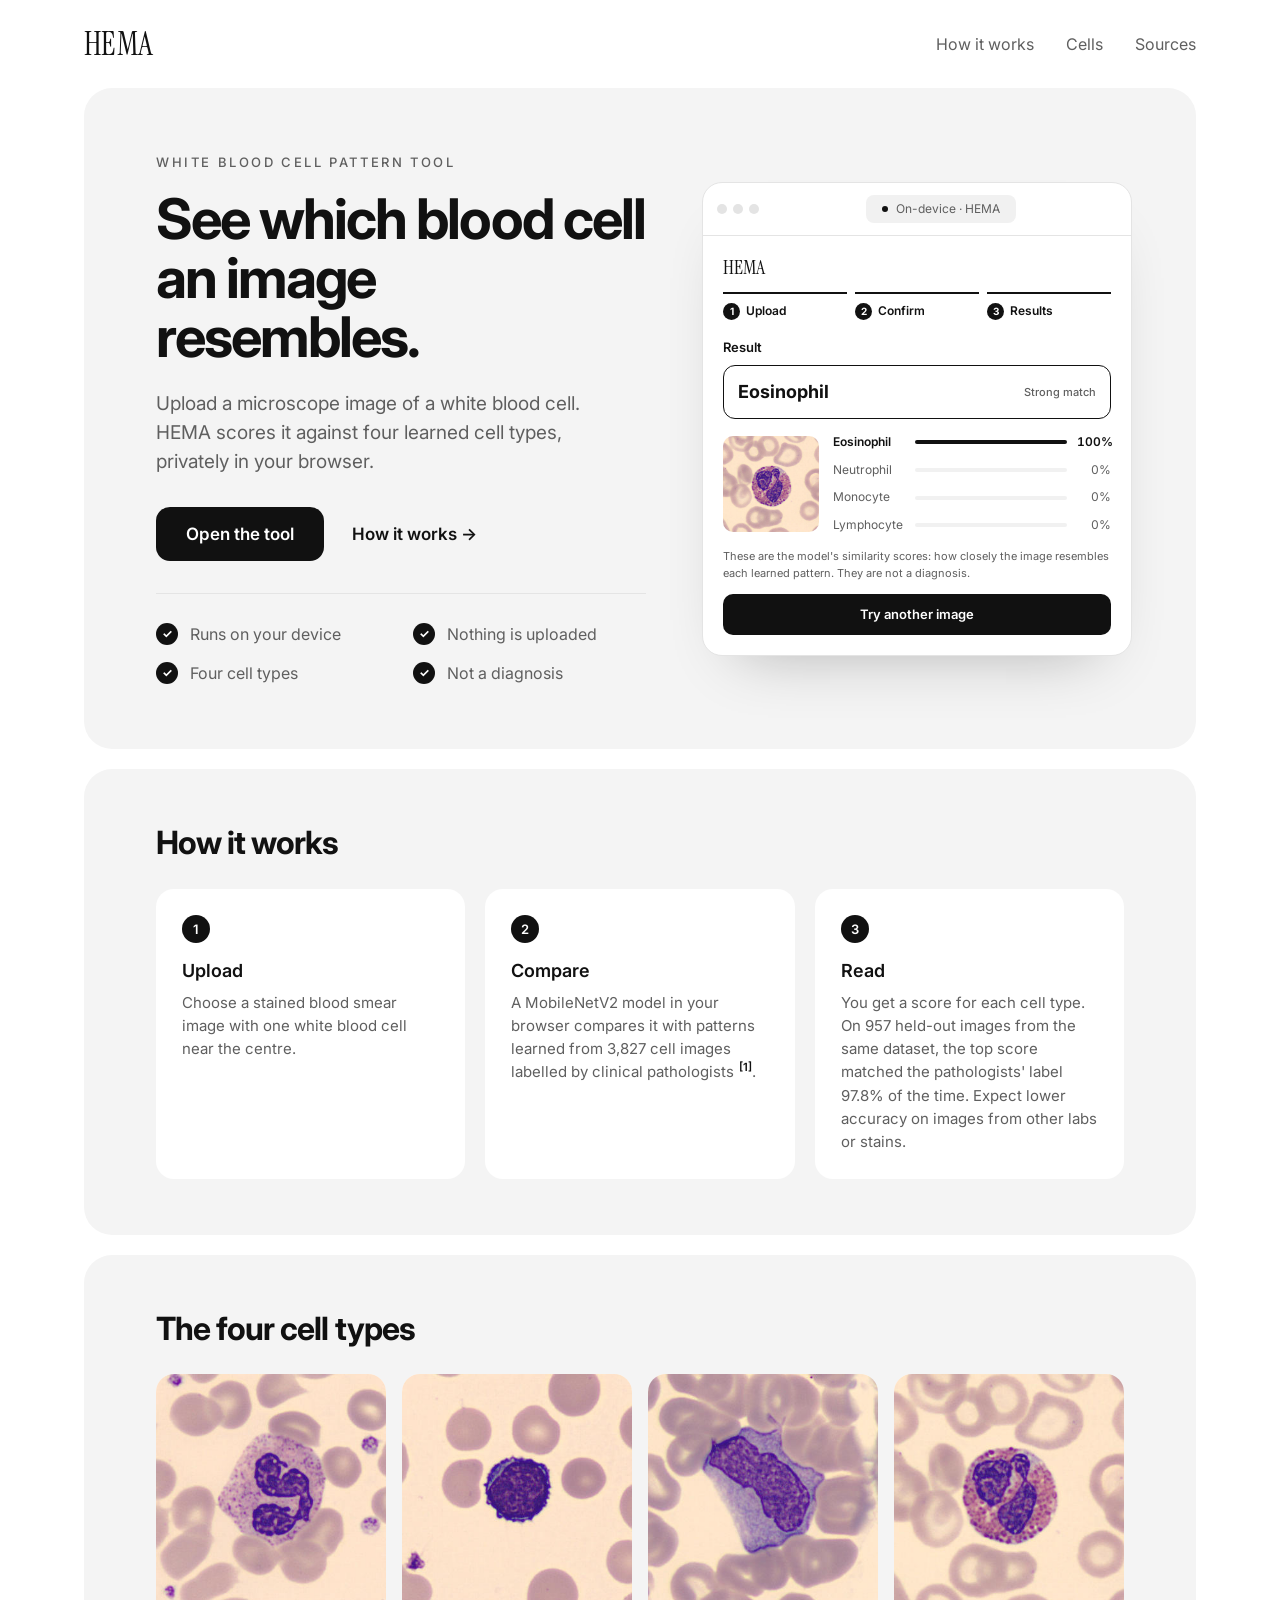
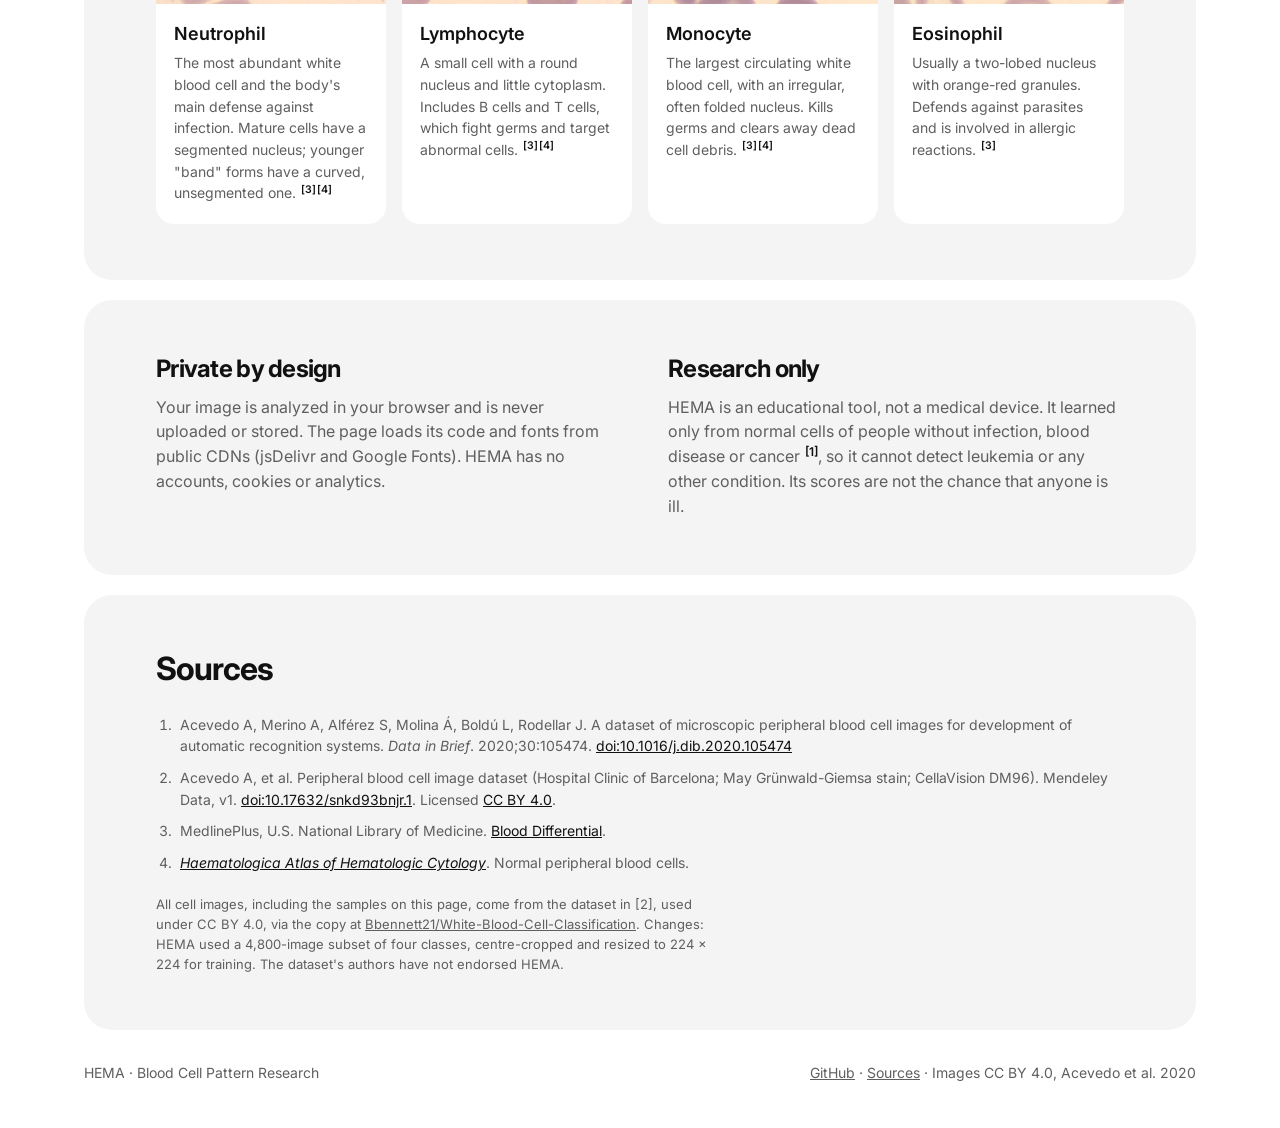
==== index.html @ 7283869c "HEMA: browser-based white blood cell pattern research tool" ====
<!doctype html>
<html lang="en">
<head>
<meta charset="utf-8">
<meta name="viewport" content="width=device-width, initial-scale=1">
<title>HEMA · Blood cell pattern research</title>
<meta name="description" content="Upload a microscopic white blood cell image. HEMA compares it against learned cellular patterns, privately in your browser.">
<link rel="icon" href="data:image/svg+xml,<svg xmlns='http://www.w3.org/2000/svg' viewBox='0 0 32 32'><circle cx='16' cy='16' r='15' fill='%239e1b32'/><circle cx='16' cy='16' r='6' fill='%23faf8f5'/></svg>">
<link rel="preconnect" href="https://fonts.googleapis.com">
<link href="https://fonts.googleapis.com/css2?family=Instrument+Serif&family=Inter:wght@400;500;600&display=swap" rel="stylesheet">
<link rel="stylesheet" href="style.css">
</head>
<body>

<header class="wrap nav">
  <a href="#" class="brand">HEMA</a>
  <nav><a href="#how">How it works</a><a href="#cells">Cells</a><a href="#sources">Sources</a></nav>
</header>

<main class="wrap">
  <section class="hero">
    <div class="intro">
      <p class="eyebrow">White blood cell pattern tool</p>
      <h1>See which blood cell an image resembles.</h1>
      <p class="lede">Upload a microscope image of a white blood cell. HEMA scores it against four learned cell types, privately in your browser.</p>
      <div class="cta">
        <a class="btn" href="tool.html">Open the tool</a>
        <a href="#how" class="link">How it works →</a>
      </div>
      <ul class="checks">
        <li>Runs on your device</li>
        <li>Nothing is uploaded</li>
        <li>Four cell types</li>
        <li>Not a diagnosis</li>
      </ul>
    </div>

    <a href="tool.html" class="tool mock" aria-label="Open the tool">
      <div class="win"><span></span><span></span><span></span><div class="pill"><i></i>On-device · HEMA</div></div>
      <div class="tool-body">
        <div class="mock-brand">HEMA</div>
        <ol class="steps"><li class="on"><b>1</b>Upload</li><li class="on"><b>2</b>Confirm</li><li class="on"><b>3</b>Results</li></ol>
        <div class="top"><span>Result</span></div>
        <div class="mock-top">Eosinophil <small>Strong match</small></div>
        <div class="mock-grid">
          <img src="samples/eosinophil.jpg" alt="">
          <div class="bars">
            <div class="bar best"><span>Eosinophil</span><div class="track"><div class="fill" style="width:100%"></div></div><em>100%</em></div>
            <div class="bar"><span>Neutrophil</span><div class="track"><div class="fill" style="width:0"></div></div><em>0%</em></div>
            <div class="bar"><span>Monocyte</span><div class="track"><div class="fill" style="width:0"></div></div><em>0%</em></div>
            <div class="bar"><span>Lymphocyte</span><div class="track"><div class="fill" style="width:0"></div></div><em>0%</em></div>
          </div>
        </div>
        <p class="mock-note">These are the model's similarity scores: how closely the image resembles each learned pattern. They are not a diagnosis.</p>
        <div class="mock-btn">Try another image</div>
      </div>
    </a>
  </section>

  <section id="how" class="section">
    <h2 class="h">How it works</h2>
    <ol class="how">
      <li><span>1</span><div><strong>Upload</strong><p>Choose a stained blood smear image with one white blood cell near the centre.</p></div></li>
      <li><span>2</span><div><strong>Compare</strong><p>A MobileNetV2 model in your browser compares it with patterns learned from 3,827 cell images labelled by clinical pathologists <a class="ref" href="#src1">[1]</a>.</p></div></li>
      <li><span>3</span><div><strong>Read</strong><p>You get a score for each cell type. On 957 held-out images from the same dataset, the top score matched the pathologists' label 97.8% of the time. Expect lower accuracy on images from other labs or stains.</p></div></li>
    </ol>
  </section>

  <section id="cells" class="section">
    <h2 class="h">The four cell types</h2>
    <div class="cells" id="cellGrid"></div>
  </section>

  <section id="privacy" class="section note">
    <div>
      <h2 class="h">Private by design</h2>
      <p>Your image is analyzed in your browser and is never uploaded or stored. The page loads its code and fonts from public CDNs (jsDelivr and Google Fonts). HEMA has no accounts, cookies or analytics.</p>
    </div>
    <div>
      <h2 class="h">Research only</h2>
      <p>HEMA is an educational tool, not a medical device. It learned only from normal cells of people without infection, blood disease or cancer <a class="ref" href="#src1">[1]</a>, so it cannot detect leukemia or any other condition. Its scores are not the chance that anyone is ill.</p>
    </div>
  </section>

  <section id="sources" class="section">
    <h2 class="h">Sources</h2>
    <ol class="sources">
      <li id="src1">Acevedo A, Merino A, Alférez S, Molina Á, Boldú L, Rodellar J. A dataset of microscopic peripheral blood cell images for development of automatic recognition systems. <em>Data in Brief</em>. 2020;30:105474. <a href="https://doi.org/10.1016/j.dib.2020.105474" target="_blank" rel="noopener">doi:10.1016/j.dib.2020.105474</a></li>
      <li id="src2">Acevedo A, et al. Peripheral blood cell image dataset (Hospital Clinic of Barcelona; May Grünwald-Giemsa stain; CellaVision DM96). Mendeley Data, v1. <a href="https://doi.org/10.17632/snkd93bnjr.1" target="_blank" rel="noopener">doi:10.17632/snkd93bnjr.1</a>. Licensed <a href="https://creativecommons.org/licenses/by/4.0/" target="_blank" rel="noopener">CC BY 4.0</a>.</li>
      <li id="src3">MedlinePlus, U.S. National Library of Medicine. <a href="https://medlineplus.gov/lab-tests/blood-differential/" target="_blank" rel="noopener">Blood Differential</a>.</li>
      <li id="src4"><a href="https://digital.haematologica.org/wp-content/uploads/flipbook/48/files/basic-html/page21.html" target="_blank" rel="noopener"><em>Haematologica Atlas of Hematologic Cytology</em></a>. Normal peripheral blood cells.</li>
    </ol>
    <p class="credit">All cell images, including the samples on this page, come from the dataset in [2], used under CC BY 4.0, via the copy at <a href="https://github.com/Bbennett21/White-Blood-Cell-Classification" target="_blank" rel="noopener">Bbennett21/White-Blood-Cell-Classification</a>. Changes: HEMA used a 4,800-image subset of four classes, centre-cropped and resized to 224 × 224 for training. The dataset's authors have not endorsed HEMA.</p>
  </section>
</main>

<footer class="wrap foot">
  <span>HEMA · Blood Cell Pattern Research</span>
  <span><a href="https://github.com/codebytaaron/HEMA-Blood-Cell-Pattern-Research" target="_blank" rel="noopener">GitHub</a> · <a href="#sources">Sources</a> · Images CC BY 4.0, Acevedo et al. 2020</span>
</footer>

<script src="app.js"></script>
</body>
</html>
---- style.css ----
:root{
  --bg:#fff; --card:#f4f4f4; --surface:#fff; --ink:#111; --muted:#5f5f5f; --line:#e4e4e4; --soft:#f1f1f1;
  --red:#9e1b32; --serif:"Instrument Serif",Georgia,serif; --sans:Inter,system-ui,-apple-system,sans-serif;
}
@media (prefers-color-scheme:dark){:root{
  --bg:#0f0f0f; --card:#1a1a1a; --surface:#121212; --ink:#f2f2f2; --muted:#a0a0a0; --line:#2c2c2c; --soft:#222; --red:#e0596e;
}}
*{box-sizing:border-box}
html{scroll-behavior:smooth}
body{margin:0;background:var(--bg);color:var(--ink);font:17px/1.55 var(--sans);-webkit-font-smoothing:antialiased}
a{color:inherit}
.wrap{max-width:1160px;margin:0 auto;padding:0 24px}
.muted{color:var(--muted)}

/* nav */
.nav{display:flex;justify-content:space-between;align-items:center;height:88px}
.brand{font:400 32px/1 var(--serif);text-decoration:none;letter-spacing:.01em}
.nav nav{display:flex;gap:32px;font-size:16px}
.nav nav a{text-decoration:none;color:var(--muted)} .nav nav a:hover{color:var(--ink)}

/* buttons */
.btn{all:unset;box-sizing:border-box;display:inline-flex;align-items:center;justify-content:center;background:var(--ink);color:var(--bg);border-radius:14px;padding:17px 30px;font:600 17px var(--sans);cursor:pointer;transition:opacity .15s,transform .15s}
.btn:hover{opacity:.85} .btn:active{transform:scale(.98)}
.btn:focus-visible{outline:2px solid var(--ink);outline-offset:3px}
.link{font-weight:600;text-decoration:none} .link:hover{text-decoration:underline}

/* hero card */
.hero{display:grid;grid-template-columns:1.1fr 430px;gap:56px;align-items:center;background:var(--card);border-radius:28px;padding:64px 64px 64px 72px}
.eyebrow{font-size:13px;font-weight:500;letter-spacing:.2em;text-transform:uppercase;color:var(--muted);margin:0 0 18px}
h1{font:700 clamp(38px,4.6vw,56px)/1.05 var(--sans);letter-spacing:-.035em;margin:0}
.lede{font-size:19px;color:var(--muted);margin:22px 0 30px;max-width:36ch}
.cta{display:flex;align-items:center;gap:28px;flex-wrap:wrap}
.checks{list-style:none;padding:28px 0 0;margin:32px 0 0;border-top:1px solid var(--line);display:grid;grid-template-columns:1fr 1fr;gap:14px 24px;font-size:16px;color:var(--muted)}
.checks li{display:flex;gap:12px;align-items:center}
.checks li::before{content:"✓";flex:none;width:22px;height:22px;border-radius:50%;background:var(--ink);color:var(--bg);font-size:12px;font-weight:700;display:grid;place-items:center}

/* tool window */
.tool{background:var(--surface);border:1px solid var(--line);border-radius:20px;overflow:hidden;box-shadow:0 30px 60px -36px rgba(0,0,0,.3)}
.win{display:flex;align-items:center;gap:6px;padding:12px 14px;border-bottom:1px solid var(--line)}
.win>span{width:10px;height:10px;border-radius:50%;background:var(--line)}
.pill{margin:0 auto;display:flex;align-items:center;gap:8px;background:var(--soft);border-radius:8px;padding:5px 16px;font-size:12px;color:var(--muted)}
.pill i{width:6px;height:6px;border-radius:50%;background:var(--ink)}
.tool-body{padding:18px 20px 20px}
.steps{list-style:none;margin:0 0 16px;padding:0;display:grid;grid-template-columns:repeat(3,1fr);gap:8px}
.steps li{border-top:2px solid var(--line);padding-top:8px;font-size:12px;font-weight:600;color:var(--muted);display:flex;align-items:center;gap:6px;transition:.2s}
.steps b{width:17px;height:17px;border-radius:50%;background:var(--line);color:var(--muted);display:grid;place-items:center;font-size:10px}
.steps li.on{border-color:var(--ink);color:var(--ink)} .steps li.on b{background:var(--ink);color:var(--bg)}
.drop{position:relative;display:grid;place-items:center;aspect-ratio:4/3;border-radius:12px;background:var(--soft);border:1.5px dashed #cfcfcf;cursor:pointer;overflow:hidden;transition:border-color .15s}
.drop:hover,.drop.over{border-color:var(--ink)}
.drop:focus-visible{outline:2px solid var(--ink);outline-offset:2px}
.drop.has{border:0}
#preview{position:absolute;inset:0;width:100%;height:100%;object-fit:contain}
.drop-text{display:grid;text-align:center;gap:2px;font-size:14px;color:var(--muted)}
.drop-text strong{color:var(--ink);font-weight:600;font-size:15px}
.samples{display:flex;align-items:center;gap:8px;padding-top:12px;font-size:13px;color:var(--muted)}
.samples span{margin-right:2px}
.sample{all:unset;cursor:pointer;width:38px;height:38px;border-radius:8px;overflow:hidden;border:1px solid var(--line);transition:transform .15s,border-color .15s}
.sample img{width:100%;height:100%;object-fit:cover;display:block}
.sample:hover,.sample:focus-visible{border-color:var(--ink);transform:translateY(-1px)}
.result{padding-top:16px}
.top{display:flex;justify-content:space-between;align-items:center;font-size:13px;font-weight:600}
.result h2{font:700 26px/1.1 var(--sans);letter-spacing:-.02em;margin:8px 0 14px;padding:14px 16px;border:1.5px solid var(--ink);border-radius:12px}
.badge{font-size:11px;font-weight:500;color:var(--muted)}
.bars{display:grid;gap:9px}
.bar{display:grid;grid-template-columns:86px 1fr 40px;gap:10px;align-items:center;font-size:13px;color:var(--muted)}
.bar.best{color:var(--ink);font-weight:600}
.track{height:4px;background:var(--soft);border-radius:2px;overflow:hidden}
.fill{height:100%;width:0;background:#bdbdbd;transition:width .6s cubic-bezier(.2,.8,.2,1)}
.bar.best .fill{background:var(--ink)}
.bar em{font-style:normal;text-align:right;font-variant-numeric:tabular-nums}
.about{font-size:13px;color:var(--muted);margin:14px 0 0;padding-top:12px;border-top:1px solid var(--line)}
.status{font-size:12px;color:var(--muted);margin:12px 0 0;text-align:center}

/* section cards */
.section{background:var(--card);border-radius:28px;padding:56px 72px;margin-top:20px}
.h{font:700 32px/1.1 var(--sans);letter-spacing:-.03em;margin:0 0 28px}
.how{list-style:none;margin:0;padding:0;display:grid;grid-template-columns:repeat(3,1fr);gap:20px}
.how li{background:var(--surface);border-radius:18px;padding:26px;display:grid;gap:14px;align-content:start}
.how li>span{width:28px;height:28px;border-radius:50%;background:var(--ink);color:var(--bg);display:grid;place-items:center;font-size:13px;font-weight:600}
.how strong{font-weight:600;font-size:18px}
.how p{margin:6px 0 0;color:var(--muted);font-size:15px}
.cells{display:grid;grid-template-columns:repeat(4,1fr);gap:16px}
.cell{background:var(--surface);border-radius:18px;overflow:hidden}
.cell img{width:100%;aspect-ratio:1;object-fit:cover;display:block}
.cell strong{display:block;font-weight:600;font-size:18px;margin:16px 18px 4px}
.cell p{margin:0 18px 20px;font-size:14px;color:var(--muted)}
.note{display:grid;grid-template-columns:1fr 1fr;gap:56px}
.note .h{font-size:24px;margin-bottom:12px}
.note p{margin:0;color:var(--muted);font-size:16px}
.ref{color:var(--ink);text-decoration:none;font-size:.75em;vertical-align:super;line-height:0;margin-left:1px;font-weight:600}
.ref:hover{text-decoration:underline}
.sources{margin:0;padding-left:20px;display:grid;gap:10px;font-size:14px;color:var(--muted)}
.sources li{padding-left:4px;scroll-margin-top:24px}
.sources li:target{color:var(--ink)}
.sources a{color:var(--ink)}
.credit{font-size:13px;color:var(--muted);margin:20px 0 0;max-width:72ch}
.foot{display:flex;justify-content:space-between;gap:12px;flex-wrap:wrap;padding-top:32px;padding-bottom:44px;font-size:14px;color:var(--muted)}

@media (max-width:960px){
  .hero{grid-template-columns:1fr;gap:40px;padding:44px 36px}
  .tool{max-width:480px;width:100%}
  .section{padding:44px 36px}
  .how{grid-template-columns:1fr}
  .cells{grid-template-columns:1fr 1fr}
  .note{grid-template-columns:1fr;gap:28px}
}
@media (max-width:520px){
  .wrap{padding:0 12px}
  .nav{height:72px;padding:0 8px} .brand{font-size:28px}
  .nav nav{gap:16px;font-size:14px} .nav nav a[href="#sources"]{display:none}
  .hero{padding:32px 20px 20px;border-radius:24px}
  .lede{font-size:17px;margin:16px 0 24px}
  .btn{padding:15px 24px;font-size:16px}
  .checks{grid-template-columns:1fr;gap:10px;font-size:15px}
  .tool-body{padding:14px}
  .section{padding:32px 20px;border-radius:24px;margin-top:12px} .h{font-size:28px;margin-bottom:20px}
  .cells{gap:10px} .cell strong{font-size:16px;margin:12px 12px 2px} .cell p{margin:0 12px 14px;font-size:13px}
  .foot{padding:24px 8px 36px}
}

/* homepage preview (static) */
.mock{display:block;text-decoration:none;color:inherit;transition:transform .2s,box-shadow .2s}
.mock:hover{transform:translateY(-3px);box-shadow:0 36px 70px -36px rgba(0,0,0,.4)}
.mock-brand{font:400 20px var(--serif);margin-bottom:12px}
.mock-top{display:flex;justify-content:space-between;align-items:center;border:1.5px solid var(--ink);border-radius:12px;padding:12px 14px;margin:8px 0 14px;font-weight:700;font-size:18px}
.mock-top small{font-size:11px;font-weight:500;color:var(--muted)}
.mock-grid{display:grid;grid-template-columns:96px 1fr;gap:14px;align-items:center}
.mock-grid img{width:96px;height:96px;object-fit:cover;border-radius:10px}
.mock-grid .bar{grid-template-columns:72px 1fr 34px;font-size:12px}
.mock-note{font-size:11px;color:var(--muted);margin:14px 0 12px}
.mock-btn{background:var(--ink);color:var(--bg);text-align:center;border-radius:10px;padding:10px;font-size:13px;font-weight:600}

/* tool page */
.app{max-width:720px;margin:0 auto;padding:8px 24px 56px}
.back{display:inline-block;font-size:15px;color:var(--muted);text-decoration:none;margin-bottom:24px} .back:hover{color:var(--ink)}
.steps.big{margin-bottom:40px}
.steps.big li{font-size:14px;padding-top:12px;gap:8px}
.steps.big b{width:22px;height:22px;font-size:12px}
.title{font:700 30px/1.15 var(--sans);letter-spacing:-.03em;margin:0}
.sub{color:var(--muted);margin:10px 0 24px}
.bigdrop{display:grid;justify-items:center;gap:6px;text-align:center;padding:56px 24px;border:1.5px dashed #cfcfcf;border-radius:18px;background:var(--card);cursor:pointer;color:var(--muted);transition:border-color .15s,background .15s}
.bigdrop:hover,.bigdrop.over{border-color:var(--ink)}
.bigdrop:focus-visible{outline:2px solid var(--ink);outline-offset:3px}
.bigdrop strong{color:var(--ink);font-weight:600;font-size:17px;margin-top:6px}
.bigdrop span{font-size:14px}
.btn.sm{padding:11px 20px;font-size:14px;border-radius:12px;margin-top:12px;color:var(--bg)}
.try{display:flex;align-items:center;gap:14px;flex-wrap:wrap;margin-top:18px;font-size:14px;color:var(--muted)}
.sample-row{display:flex;gap:8px;flex-wrap:wrap}
.sample-row .sample{width:auto;height:auto;display:flex;align-items:center;gap:8px;padding:4px 12px 4px 4px;border-radius:999px;font-size:13px;color:var(--ink)}
.sample-row .sample img{width:28px;height:28px;border-radius:50%}
.tips{margin:22px 0 0;padding-left:18px;color:var(--muted);font-size:14px;display:grid;gap:4px}
.err{color:var(--red);font-size:14px;margin:14px 0 0}
.confirm{background:var(--card);border-radius:18px;padding:16px;display:grid;place-items:center}
.confirm img{max-width:100%;max-height:420px;border-radius:10px;display:block}
.actions{display:flex;align-items:center;gap:24px;flex-wrap:wrap;margin-top:24px}
.link-btn{all:unset;cursor:pointer;font-weight:600;font-size:15px} .link-btn:hover{text-decoration:underline}
.link-btn:focus-visible{outline:2px solid var(--ink);outline-offset:3px}
.btn:disabled{opacity:.6;cursor:wait}
.rcard{border:1px solid var(--line);border-radius:20px;padding:24px;margin-top:20px}
.rhead{display:flex;justify-content:space-between;align-items:center;font-size:14px;font-weight:600}
.rgrid{display:grid;grid-template-columns:160px 1fr;gap:24px;align-items:center;margin-top:14px}
.rgrid img{width:160px;height:160px;object-fit:cover;border-radius:12px;display:block}
.rgrid h2{font:700 30px/1.1 var(--sans);letter-spacing:-.03em;margin:0 0 16px;padding:12px 16px;border:1.5px solid var(--ink);border-radius:12px}
.rcard .bar{font-size:14px;grid-template-columns:96px 1fr 44px}
.fine{font-size:12px;color:var(--muted);margin:14px 0 0}
.btn.full{width:100%;margin-top:20px}
.app .status{margin-top:20px}
.disc{display:flex;justify-content:space-between;align-items:center;gap:16px;border:1px solid var(--line);border-radius:14px;padding:16px 20px;margin-top:28px;font-size:14px}
.disc p{margin:0;color:var(--muted)} .disc strong{color:var(--ink)}
.disc a{font-weight:600;text-decoration:none;white-space:nowrap}

@media (max-width:520px){
  .app{padding:0 16px 40px}
  .steps.big{margin-bottom:28px}
  .title{font-size:26px}
  .bigdrop{padding:40px 16px}
  .rgrid{grid-template-columns:1fr;gap:16px} .rgrid img{width:100%;height:auto;aspect-ratio:1}
  .disc{flex-direction:column;align-items:flex-start;gap:8px}
}
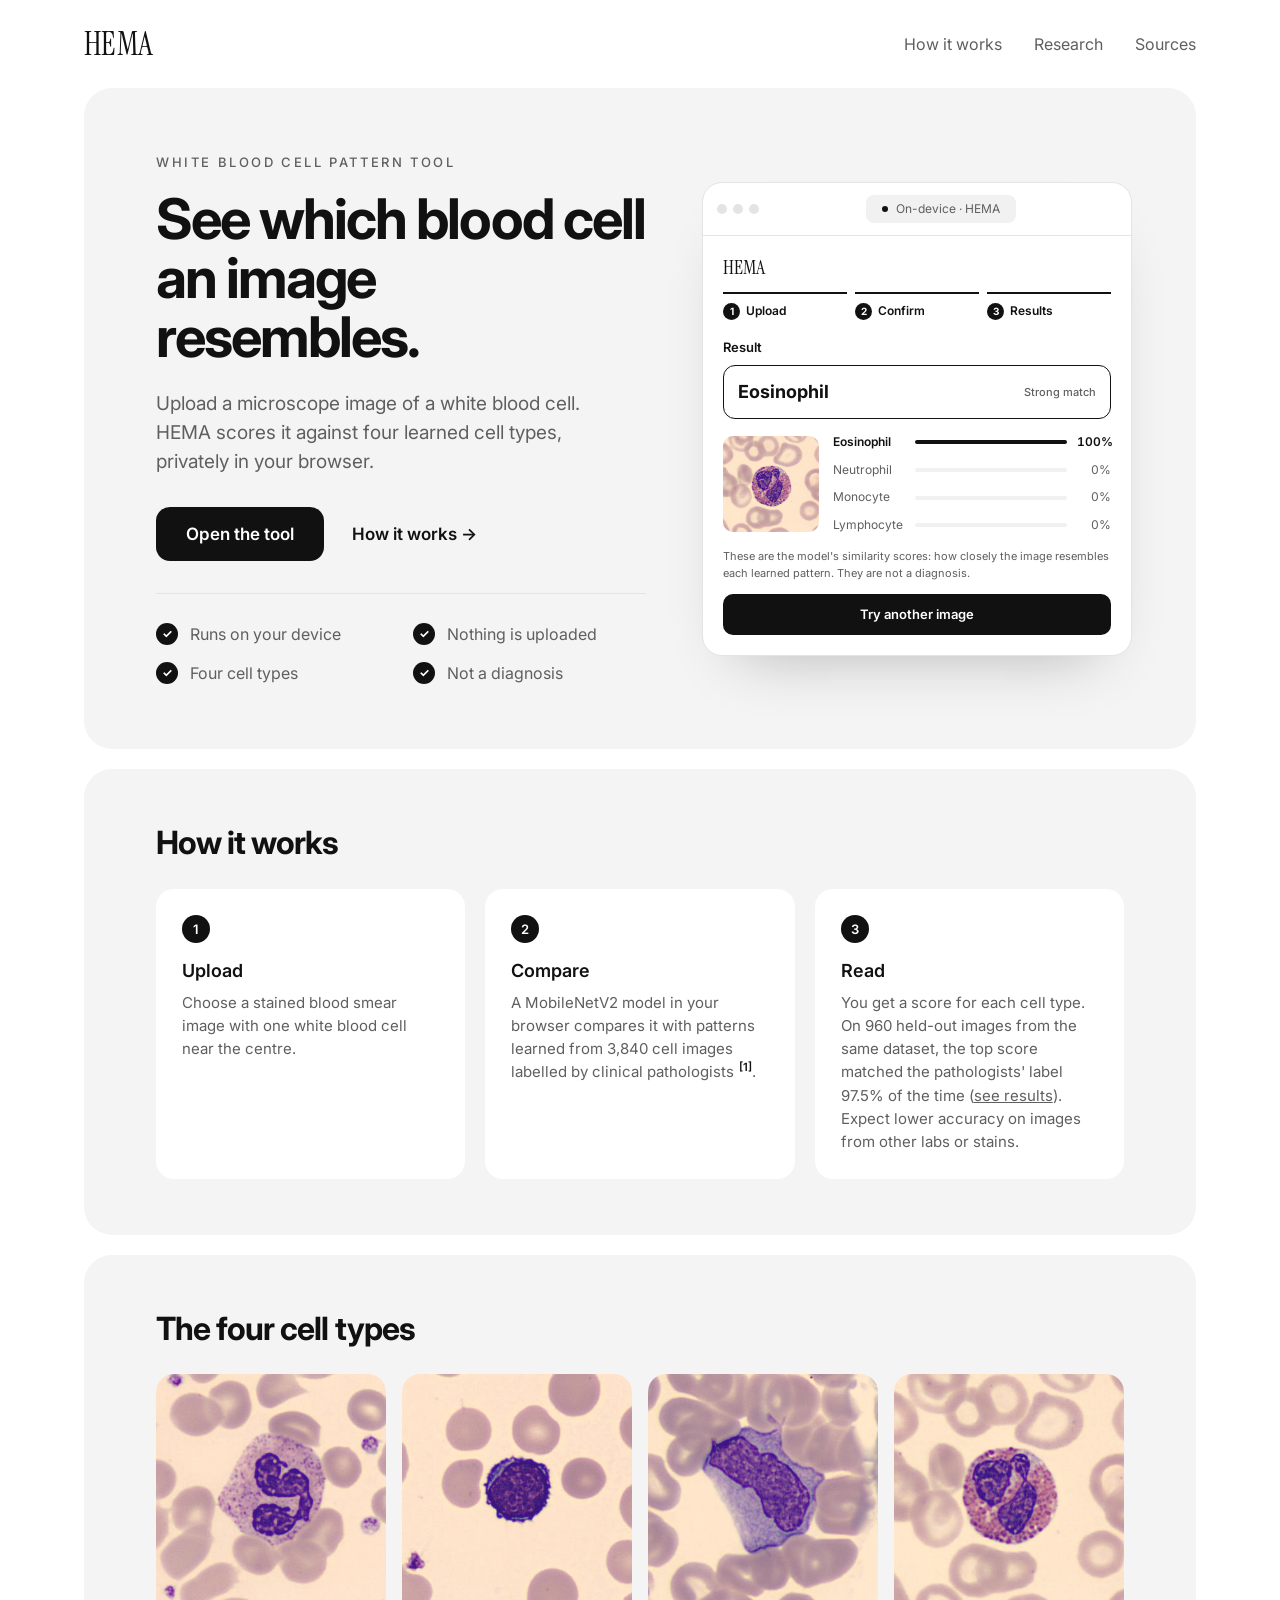
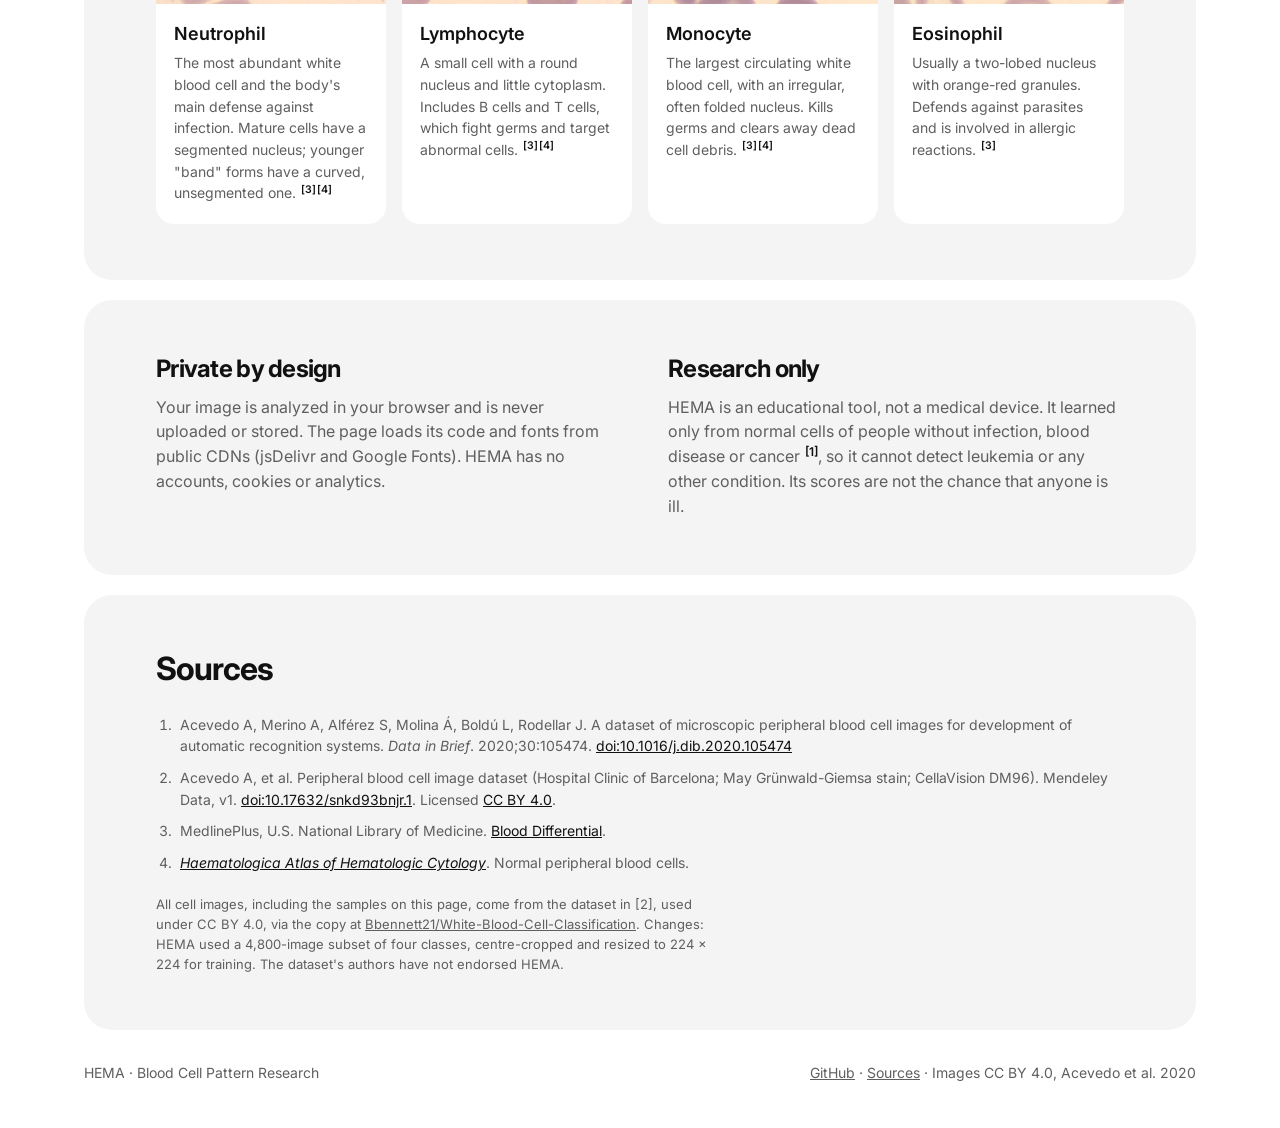
==== commit 767356e6: "Add research page; retrain on a published train/test split" ====
--- a/index.html
+++ b/index.html
@@ -8,13 +8,13 @@
 <link rel="icon" href="data:image/svg+xml,<svg xmlns='http://www.w3.org/2000/svg' viewBox='0 0 32 32'><circle cx='16' cy='16' r='15' fill='%239e1b32'/><circle cx='16' cy='16' r='6' fill='%23faf8f5'/></svg>">
 <link rel="preconnect" href="https://fonts.googleapis.com">
 <link href="https://fonts.googleapis.com/css2?family=Instrument+Serif&family=Inter:wght@400;500;600&display=swap" rel="stylesheet">
-<link rel="stylesheet" href="style.css">
+<link rel="stylesheet" href="style.css?v=3">
 </head>
 <body>
 
 <header class="wrap nav">
   <a href="#" class="brand">HEMA</a>
-  <nav><a href="#how">How it works</a><a href="#cells">Cells</a><a href="#sources">Sources</a></nav>
+  <nav><a href="#how">How it works</a><a href="research.html">Research</a><a href="#sources">Sources</a></nav>
 </header>
 
 <main class="wrap">
@@ -61,8 +61,8 @@
     <h2 class="h">How it works</h2>
     <ol class="how">
       <li><span>1</span><div><strong>Upload</strong><p>Choose a stained blood smear image with one white blood cell near the centre.</p></div></li>
-      <li><span>2</span><div><strong>Compare</strong><p>A MobileNetV2 model in your browser compares it with patterns learned from 3,827 cell images labelled by clinical pathologists <a class="ref" href="#src1">[1]</a>.</p></div></li>
-      <li><span>3</span><div><strong>Read</strong><p>You get a score for each cell type. On 957 held-out images from the same dataset, the top score matched the pathologists' label 97.8% of the time. Expect lower accuracy on images from other labs or stains.</p></div></li>
+      <li><span>2</span><div><strong>Compare</strong><p>A MobileNetV2 model in your browser compares it with patterns learned from 3,840 cell images labelled by clinical pathologists <a class="ref" href="#src1">[1]</a>.</p></div></li>
+      <li><span>3</span><div><strong>Read</strong><p>You get a score for each cell type. On 960 held-out images from the same dataset, the top score matched the pathologists' label 97.5% of the time (<a href="research.html">see results</a>). Expect lower accuracy on images from other labs or stains.</p></div></li>
     </ol>
   </section>
 
@@ -99,6 +99,6 @@
   <span><a href="https://github.com/codebytaaron/HEMA-Blood-Cell-Pattern-Research" target="_blank" rel="noopener">GitHub</a> · <a href="#sources">Sources</a> · Images CC BY 4.0, Acevedo et al. 2020</span>
 </footer>
 
-<script src="app.js"></script>
+<script src="app.js?v=3"></script>
 </body>
 </html>
--- a/style.css
+++ b/style.css
@@ -177,3 +177,43 @@
   .rgrid{grid-template-columns:1fr;gap:16px} .rgrid img{width:100%;height:auto;aspect-ratio:1}
   .disc{flex-direction:column;align-items:flex-start;gap:8px}
 }
+
+/* research page */
+.doc{max-width:820px;margin:0 auto;padding:0 24px 48px;display:grid;gap:20px}
+.doc-head{background:var(--card);border-radius:28px;padding:48px 44px}
+.doc-head h1{font-size:clamp(34px,4vw,44px)}
+.doc-head p:last-child{color:var(--muted);margin:14px 0 0;max-width:56ch}
+.doc-card{border:1px solid var(--line);border-radius:22px;padding:32px 36px}
+.doc-card h2{font:700 22px/1.2 var(--sans);letter-spacing:-.02em;margin:0 0 14px}
+.doc-card h3{font:600 16px var(--sans);margin:28px 0 8px}
+.doc-card p{margin:0 0 12px}
+.doc-card ul,.doc-card ol{margin:8px 0 0;padding-left:20px;display:grid;gap:8px}
+.doc-card li{padding-left:2px}
+.doc-card a:not(.ref):not(.btn){color:var(--ink)}
+.small{font-size:13px}
+.stats{display:grid;grid-template-columns:repeat(4,1fr);gap:12px;margin:4px 0 16px}
+.stats div{background:var(--card);border-radius:14px;padding:16px;display:grid;gap:4px}
+.stats b{font:700 28px/1 var(--sans);letter-spacing:-.03em}
+.stats span{font-size:13px;color:var(--muted)}
+.table-wrap{overflow-x:auto;margin:6px 0 12px}
+table{border-collapse:collapse;width:100%;font-size:15px;font-variant-numeric:tabular-nums}
+th,td{text-align:left;padding:10px 12px;border-bottom:1px solid var(--line)}
+thead th{font-size:13px;color:var(--muted);font-weight:500}
+.cm td,.cm thead th{text-align:center}
+.cm tbody th{font-weight:500}
+.cm td.hit{background:var(--ink);color:var(--bg);font-weight:600}
+.cite{display:flex;gap:16px;align-items:flex-start;background:var(--card);border-radius:14px;padding:16px 18px}
+.cite p{margin:0;flex:1;font-size:15px}
+.copy{all:unset;cursor:pointer;font-weight:600;font-size:14px;white-space:nowrap}
+.copy:focus-visible{outline:2px solid var(--ink);outline-offset:3px}
+.doc-foot{text-align:center;margin:12px 0 0}
+.nav nav a[aria-current]{color:var(--ink)}
+@media (max-width:520px){
+  .doc{padding:0 12px 36px;gap:12px}
+  .doc-head{padding:32px 22px;border-radius:24px}
+  .doc-card{padding:24px 20px;border-radius:20px}
+  .stats{grid-template-columns:1fr 1fr}
+  .cite{flex-direction:column;gap:10px}
+  table{font-size:14px} th,td{padding:8px}
+}
+td{white-space:nowrap}
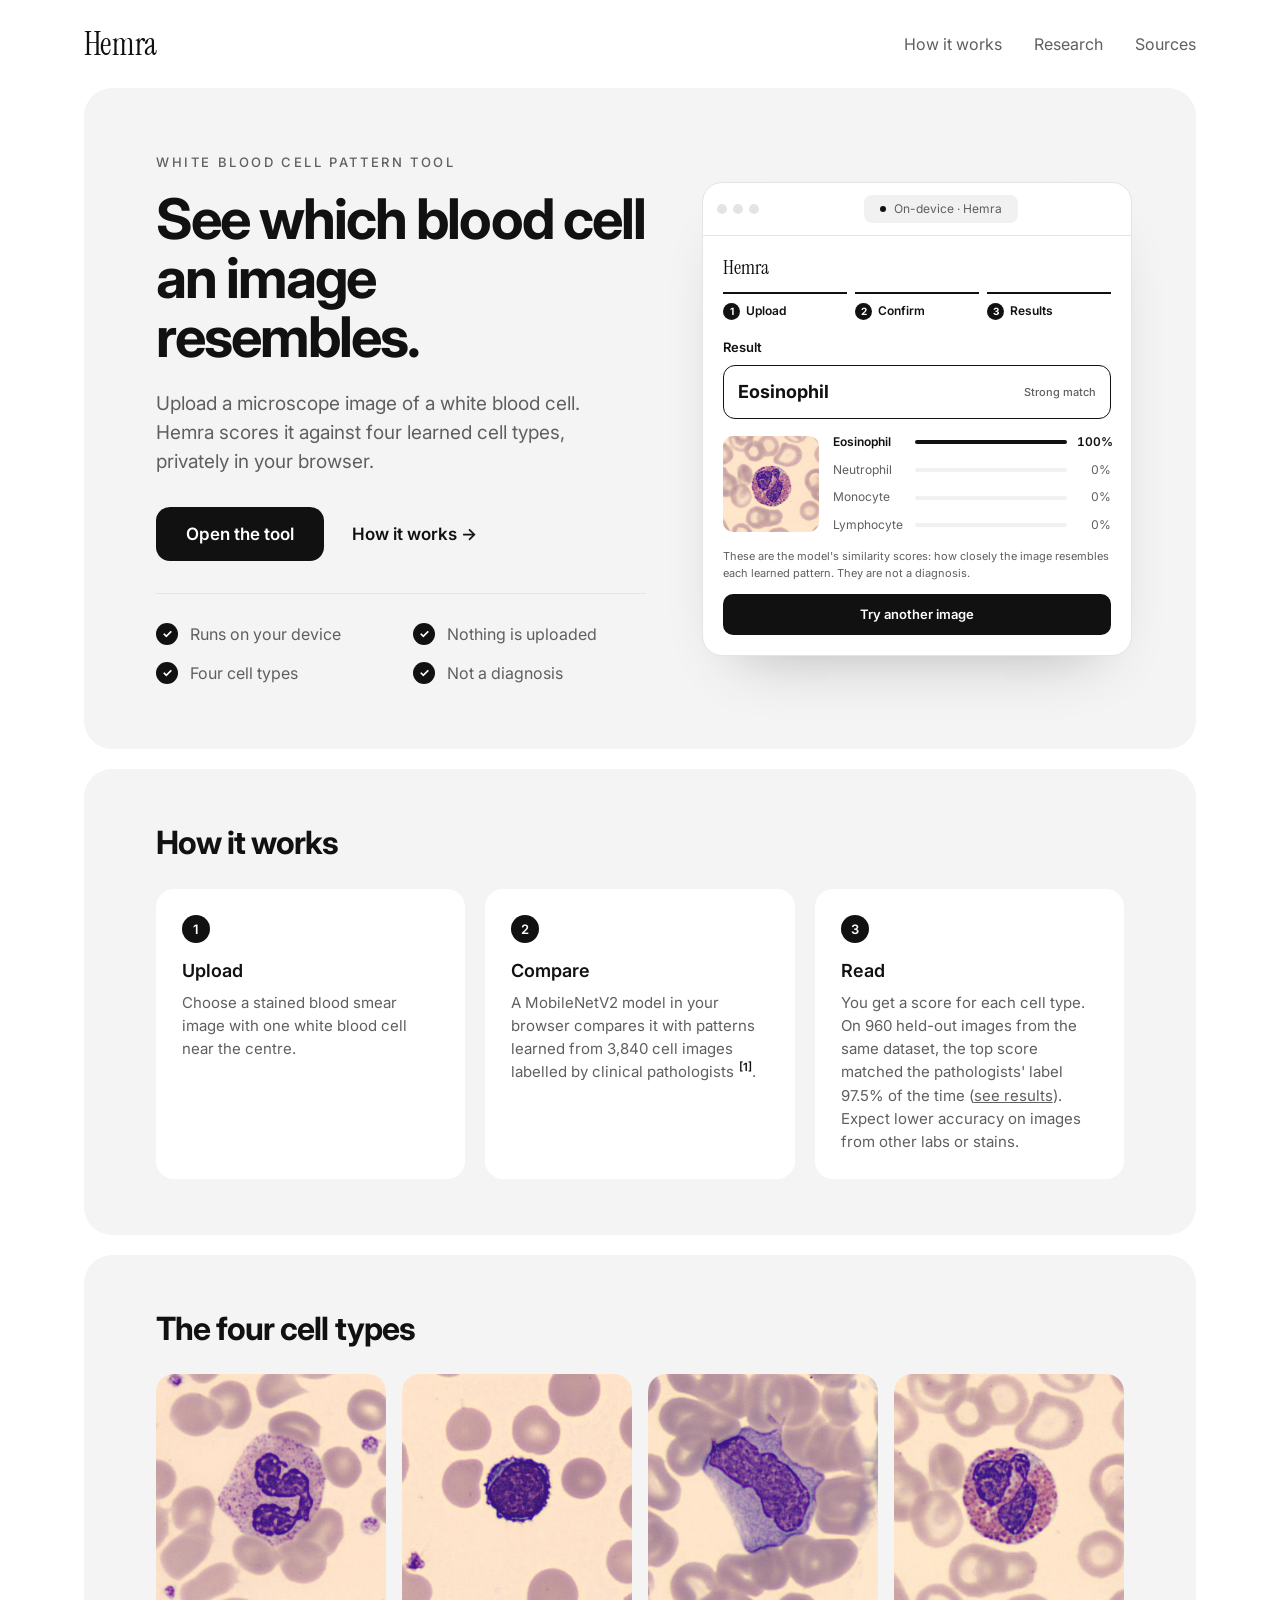
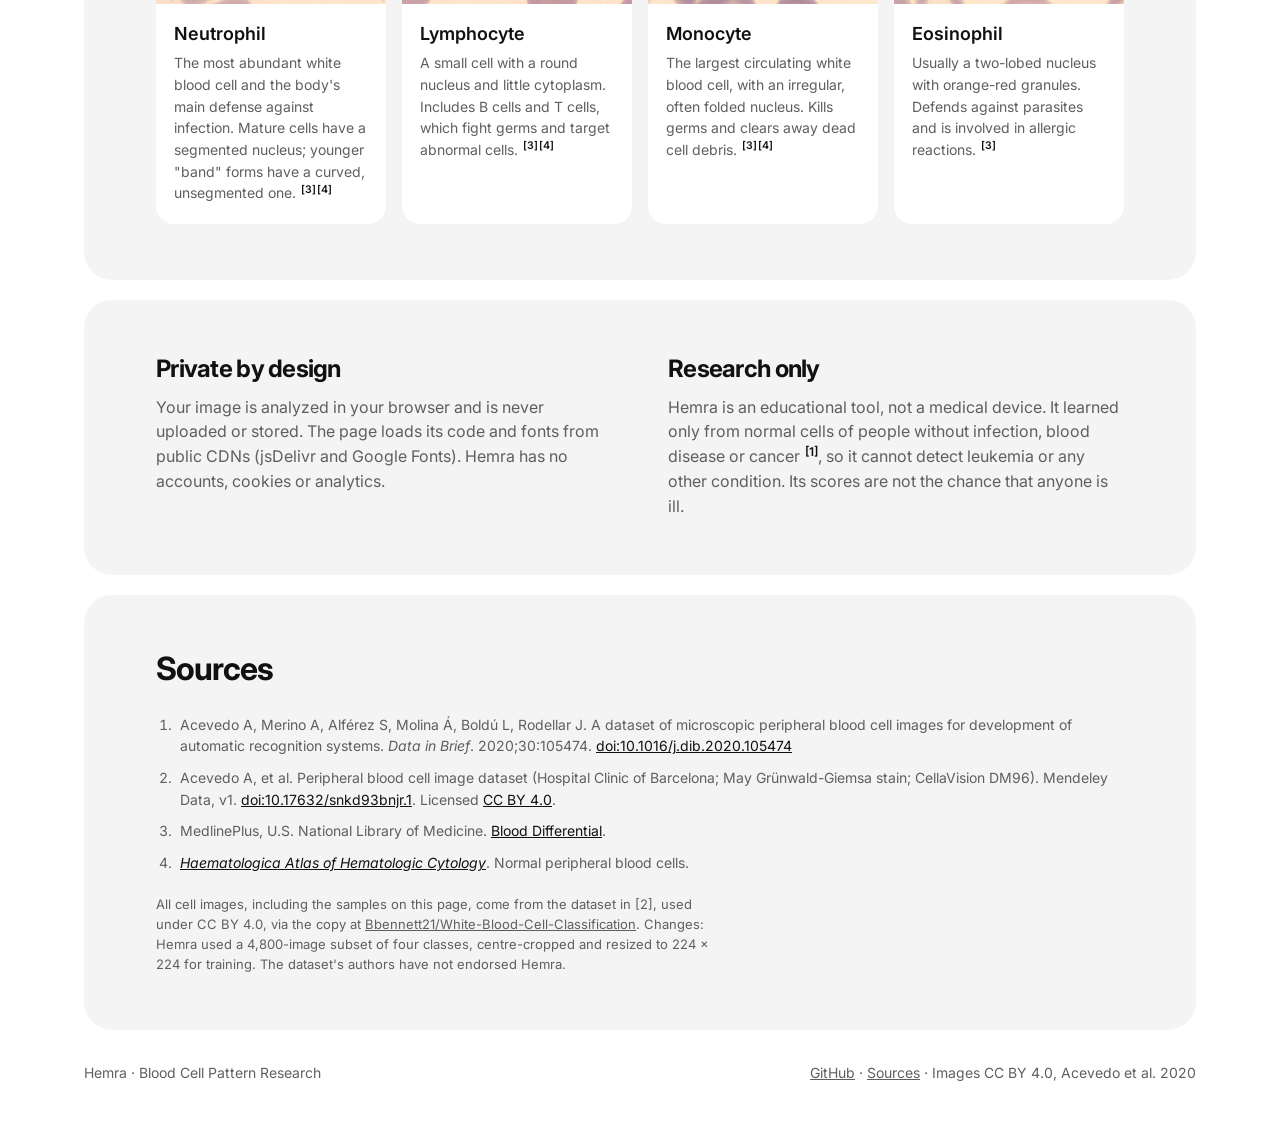
==== commit 73fad4e0: "Rename to Hemra" ====
--- a/index.html
+++ b/index.html
@@ -3,17 +3,17 @@
 <head>
 <meta charset="utf-8">
 <meta name="viewport" content="width=device-width, initial-scale=1">
-<title>HEMA · Blood cell pattern research</title>
-<meta name="description" content="Upload a microscopic white blood cell image. HEMA compares it against learned cellular patterns, privately in your browser.">
-<link rel="icon" href="data:image/svg+xml,<svg xmlns='http://www.w3.org/2000/svg' viewBox='0 0 32 32'><circle cx='16' cy='16' r='15' fill='%239e1b32'/><circle cx='16' cy='16' r='6' fill='%23faf8f5'/></svg>">
+<title>Hemra · Blood cell pattern research</title>
+<meta name="description" content="Upload a microscopic white blood cell image. Hemra compares it against learned cellular patterns, privately in your browser.">
+<link rel="icon" href="data:image/svg+xml,<svg xmlns='http://www.w3.org/2000/svg' viewBox='0 0 32 32'><rect width='32' height='32' rx='7' fill='%23111'/><text x='16' y='23' font-family='Georgia' font-size='19' fill='white' text-anchor='middle'>H</text></svg>">
 <link rel="preconnect" href="https://fonts.googleapis.com">
 <link href="https://fonts.googleapis.com/css2?family=Instrument+Serif&family=Inter:wght@400;500;600&display=swap" rel="stylesheet">
-<link rel="stylesheet" href="style.css?v=3">
+<link rel="stylesheet" href="style.css?v=4">
 </head>
 <body>
 
 <header class="wrap nav">
-  <a href="#" class="brand">HEMA</a>
+  <a href="#" class="brand">Hemra</a>
   <nav><a href="#how">How it works</a><a href="research.html">Research</a><a href="#sources">Sources</a></nav>
 </header>
 
@@ -22,7 +22,7 @@
     <div class="intro">
       <p class="eyebrow">White blood cell pattern tool</p>
       <h1>See which blood cell an image resembles.</h1>
-      <p class="lede">Upload a microscope image of a white blood cell. HEMA scores it against four learned cell types, privately in your browser.</p>
+      <p class="lede">Upload a microscope image of a white blood cell. Hemra scores it against four learned cell types, privately in your browser.</p>
       <div class="cta">
         <a class="btn" href="tool.html">Open the tool</a>
         <a href="#how" class="link">How it works →</a>
@@ -36,9 +36,9 @@
     </div>
 
     <a href="tool.html" class="tool mock" aria-label="Open the tool">
-      <div class="win"><span></span><span></span><span></span><div class="pill"><i></i>On-device · HEMA</div></div>
+      <div class="win"><span></span><span></span><span></span><div class="pill"><i></i>On-device · Hemra</div></div>
       <div class="tool-body">
-        <div class="mock-brand">HEMA</div>
+        <div class="mock-brand">Hemra</div>
         <ol class="steps"><li class="on"><b>1</b>Upload</li><li class="on"><b>2</b>Confirm</li><li class="on"><b>3</b>Results</li></ol>
         <div class="top"><span>Result</span></div>
         <div class="mock-top">Eosinophil <small>Strong match</small></div>
@@ -74,11 +74,11 @@
   <section id="privacy" class="section note">
     <div>
       <h2 class="h">Private by design</h2>
-      <p>Your image is analyzed in your browser and is never uploaded or stored. The page loads its code and fonts from public CDNs (jsDelivr and Google Fonts). HEMA has no accounts, cookies or analytics.</p>
+      <p>Your image is analyzed in your browser and is never uploaded or stored. The page loads its code and fonts from public CDNs (jsDelivr and Google Fonts). Hemra has no accounts, cookies or analytics.</p>
     </div>
     <div>
       <h2 class="h">Research only</h2>
-      <p>HEMA is an educational tool, not a medical device. It learned only from normal cells of people without infection, blood disease or cancer <a class="ref" href="#src1">[1]</a>, so it cannot detect leukemia or any other condition. Its scores are not the chance that anyone is ill.</p>
+      <p>Hemra is an educational tool, not a medical device. It learned only from normal cells of people without infection, blood disease or cancer <a class="ref" href="#src1">[1]</a>, so it cannot detect leukemia or any other condition. Its scores are not the chance that anyone is ill.</p>
     </div>
   </section>
 
@@ -90,15 +90,15 @@
       <li id="src3">MedlinePlus, U.S. National Library of Medicine. <a href="https://medlineplus.gov/lab-tests/blood-differential/" target="_blank" rel="noopener">Blood Differential</a>.</li>
       <li id="src4"><a href="https://digital.haematologica.org/wp-content/uploads/flipbook/48/files/basic-html/page21.html" target="_blank" rel="noopener"><em>Haematologica Atlas of Hematologic Cytology</em></a>. Normal peripheral blood cells.</li>
     </ol>
-    <p class="credit">All cell images, including the samples on this page, come from the dataset in [2], used under CC BY 4.0, via the copy at <a href="https://github.com/Bbennett21/White-Blood-Cell-Classification" target="_blank" rel="noopener">Bbennett21/White-Blood-Cell-Classification</a>. Changes: HEMA used a 4,800-image subset of four classes, centre-cropped and resized to 224 × 224 for training. The dataset's authors have not endorsed HEMA.</p>
+    <p class="credit">All cell images, including the samples on this page, come from the dataset in [2], used under CC BY 4.0, via the copy at <a href="https://github.com/Bbennett21/White-Blood-Cell-Classification" target="_blank" rel="noopener">Bbennett21/White-Blood-Cell-Classification</a>. Changes: Hemra used a 4,800-image subset of four classes, centre-cropped and resized to 224 × 224 for training. The dataset's authors have not endorsed Hemra.</p>
   </section>
 </main>
 
 <footer class="wrap foot">
-  <span>HEMA · Blood Cell Pattern Research</span>
-  <span><a href="https://github.com/codebytaaron/HEMA-Blood-Cell-Pattern-Research" target="_blank" rel="noopener">GitHub</a> · <a href="#sources">Sources</a> · Images CC BY 4.0, Acevedo et al. 2020</span>
+  <span>Hemra · Blood Cell Pattern Research</span>
+  <span><a href="https://github.com/codebytaaron/Hemra" target="_blank" rel="noopener">GitHub</a> · <a href="#sources">Sources</a> · Images CC BY 4.0, Acevedo et al. 2020</span>
 </footer>
 
-<script src="app.js?v=3"></script>
+<script src="app.js?v=4"></script>
 </body>
 </html>
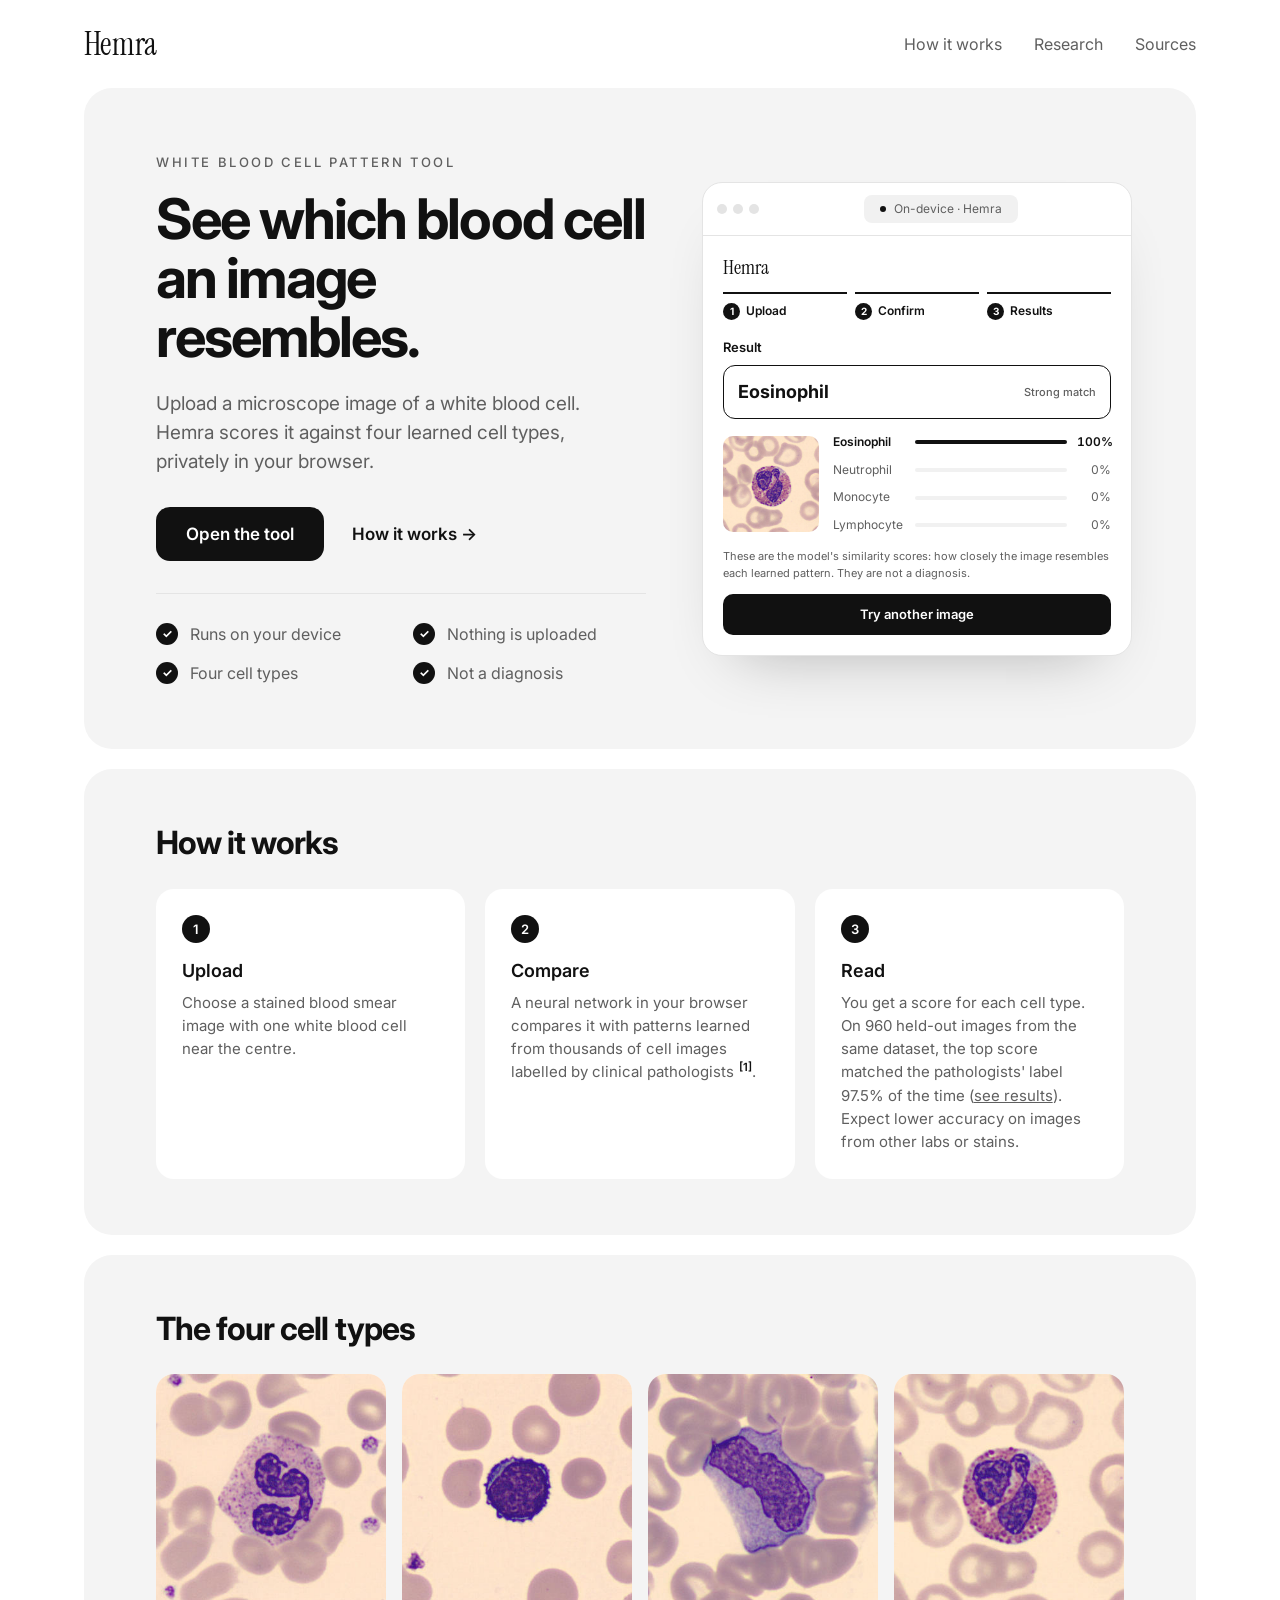
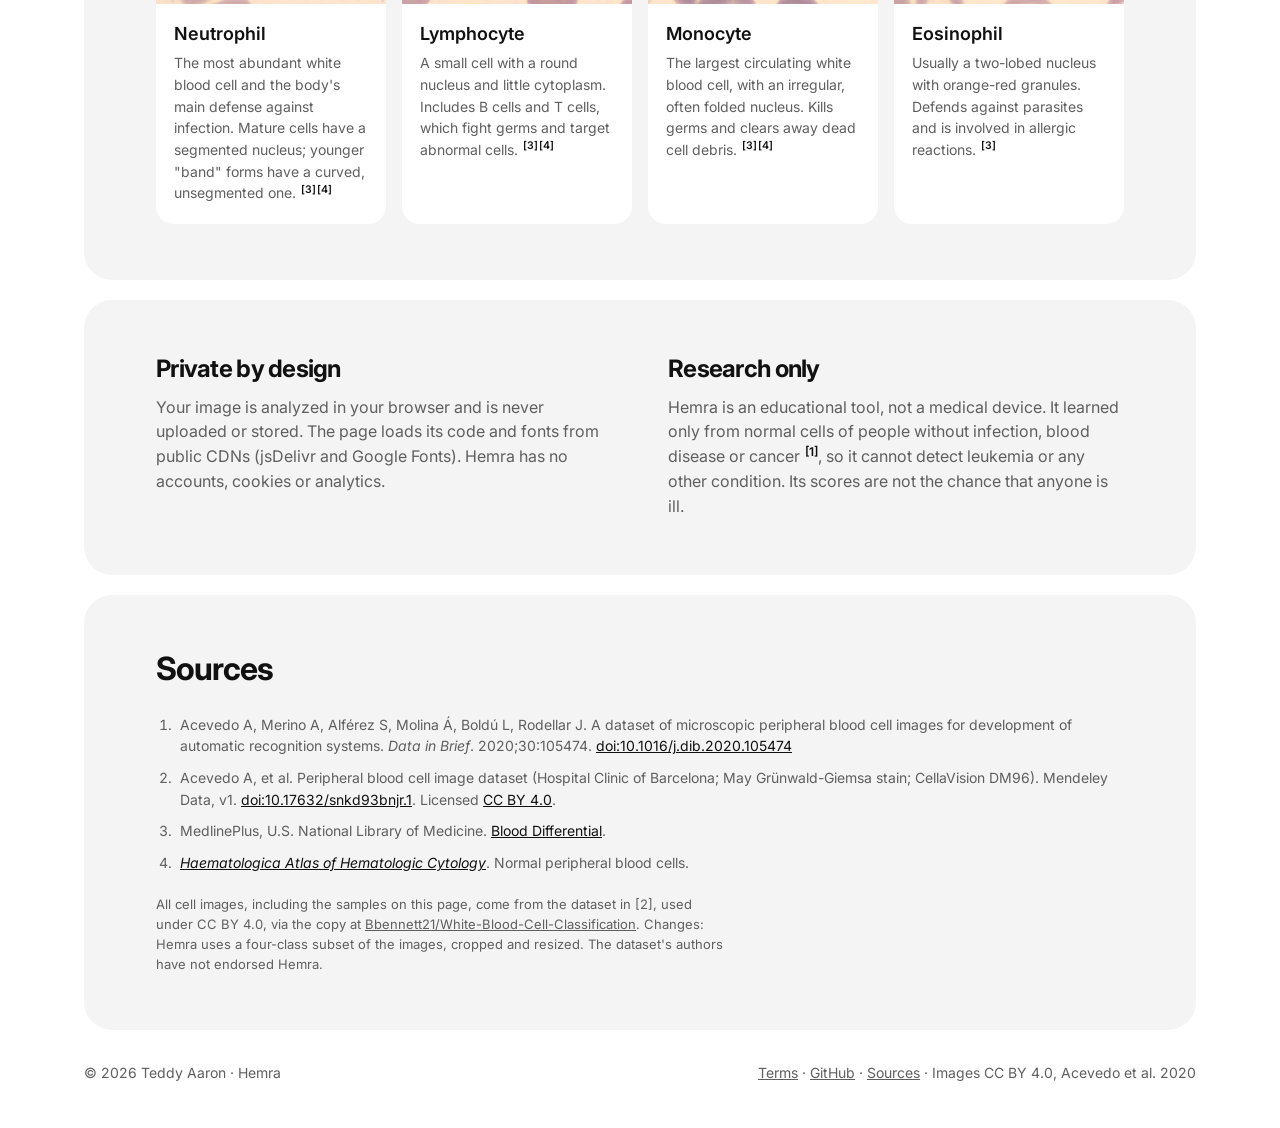
==== commit 01d90898: "Add terms page and simplify research write-up" ====
--- a/index.html
+++ b/index.html
@@ -8,7 +8,7 @@
 <link rel="icon" href="data:image/svg+xml,<svg xmlns='http://www.w3.org/2000/svg' viewBox='0 0 32 32'><rect width='32' height='32' rx='7' fill='%23111'/><text x='16' y='23' font-family='Georgia' font-size='19' fill='white' text-anchor='middle'>H</text></svg>">
 <link rel="preconnect" href="https://fonts.googleapis.com">
 <link href="https://fonts.googleapis.com/css2?family=Instrument+Serif&family=Inter:wght@400;500;600&display=swap" rel="stylesheet">
-<link rel="stylesheet" href="style.css?v=4">
+<link rel="stylesheet" href="style.css?v=5">
 </head>
 <body>
 
@@ -61,7 +61,7 @@
     <h2 class="h">How it works</h2>
     <ol class="how">
       <li><span>1</span><div><strong>Upload</strong><p>Choose a stained blood smear image with one white blood cell near the centre.</p></div></li>
-      <li><span>2</span><div><strong>Compare</strong><p>A MobileNetV2 model in your browser compares it with patterns learned from 3,840 cell images labelled by clinical pathologists <a class="ref" href="#src1">[1]</a>.</p></div></li>
+      <li><span>2</span><div><strong>Compare</strong><p>A neural network in your browser compares it with patterns learned from thousands of cell images labelled by clinical pathologists <a class="ref" href="#src1">[1]</a>.</p></div></li>
       <li><span>3</span><div><strong>Read</strong><p>You get a score for each cell type. On 960 held-out images from the same dataset, the top score matched the pathologists' label 97.5% of the time (<a href="research.html">see results</a>). Expect lower accuracy on images from other labs or stains.</p></div></li>
     </ol>
   </section>
@@ -90,15 +90,15 @@
       <li id="src3">MedlinePlus, U.S. National Library of Medicine. <a href="https://medlineplus.gov/lab-tests/blood-differential/" target="_blank" rel="noopener">Blood Differential</a>.</li>
       <li id="src4"><a href="https://digital.haematologica.org/wp-content/uploads/flipbook/48/files/basic-html/page21.html" target="_blank" rel="noopener"><em>Haematologica Atlas of Hematologic Cytology</em></a>. Normal peripheral blood cells.</li>
     </ol>
-    <p class="credit">All cell images, including the samples on this page, come from the dataset in [2], used under CC BY 4.0, via the copy at <a href="https://github.com/Bbennett21/White-Blood-Cell-Classification" target="_blank" rel="noopener">Bbennett21/White-Blood-Cell-Classification</a>. Changes: Hemra used a 4,800-image subset of four classes, centre-cropped and resized to 224 × 224 for training. The dataset's authors have not endorsed Hemra.</p>
+    <p class="credit">All cell images, including the samples on this page, come from the dataset in [2], used under CC BY 4.0, via the copy at <a href="https://github.com/Bbennett21/White-Blood-Cell-Classification" target="_blank" rel="noopener">Bbennett21/White-Blood-Cell-Classification</a>. Changes: Hemra uses a four-class subset of the images, cropped and resized. The dataset's authors have not endorsed Hemra.</p>
   </section>
 </main>
 
 <footer class="wrap foot">
-  <span>Hemra · Blood Cell Pattern Research</span>
-  <span><a href="https://github.com/codebytaaron/Hemra" target="_blank" rel="noopener">GitHub</a> · <a href="#sources">Sources</a> · Images CC BY 4.0, Acevedo et al. 2020</span>
+  <span>© 2026 Teddy Aaron · Hemra</span>
+  <span><a href="terms.html">Terms</a> · <a href="https://github.com/codebytaaron/Hemra" target="_blank" rel="noopener">GitHub</a> · <a href="#sources">Sources</a> · Images CC BY 4.0, Acevedo et al. 2020</span>
 </footer>
 
-<script src="app.js?v=4"></script>
+<script src="app.js?v=5"></script>
 </body>
 </html>
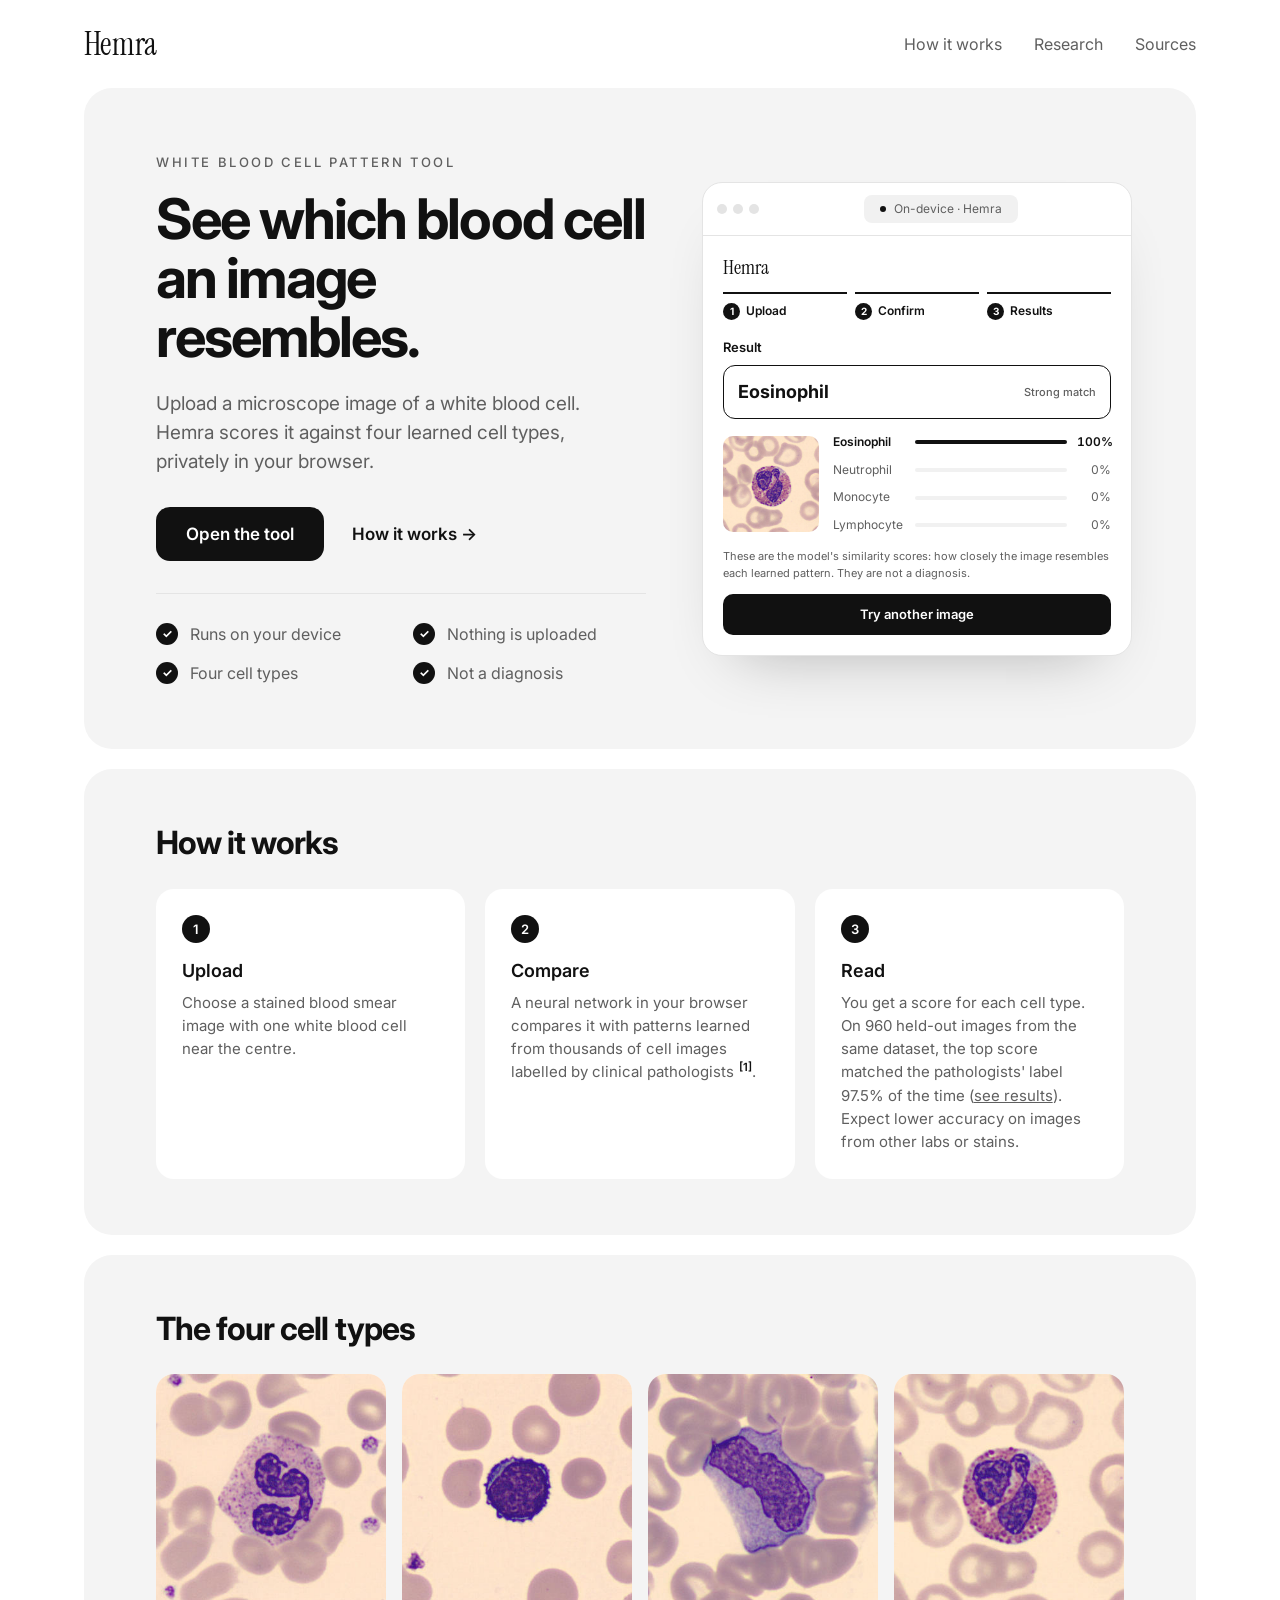
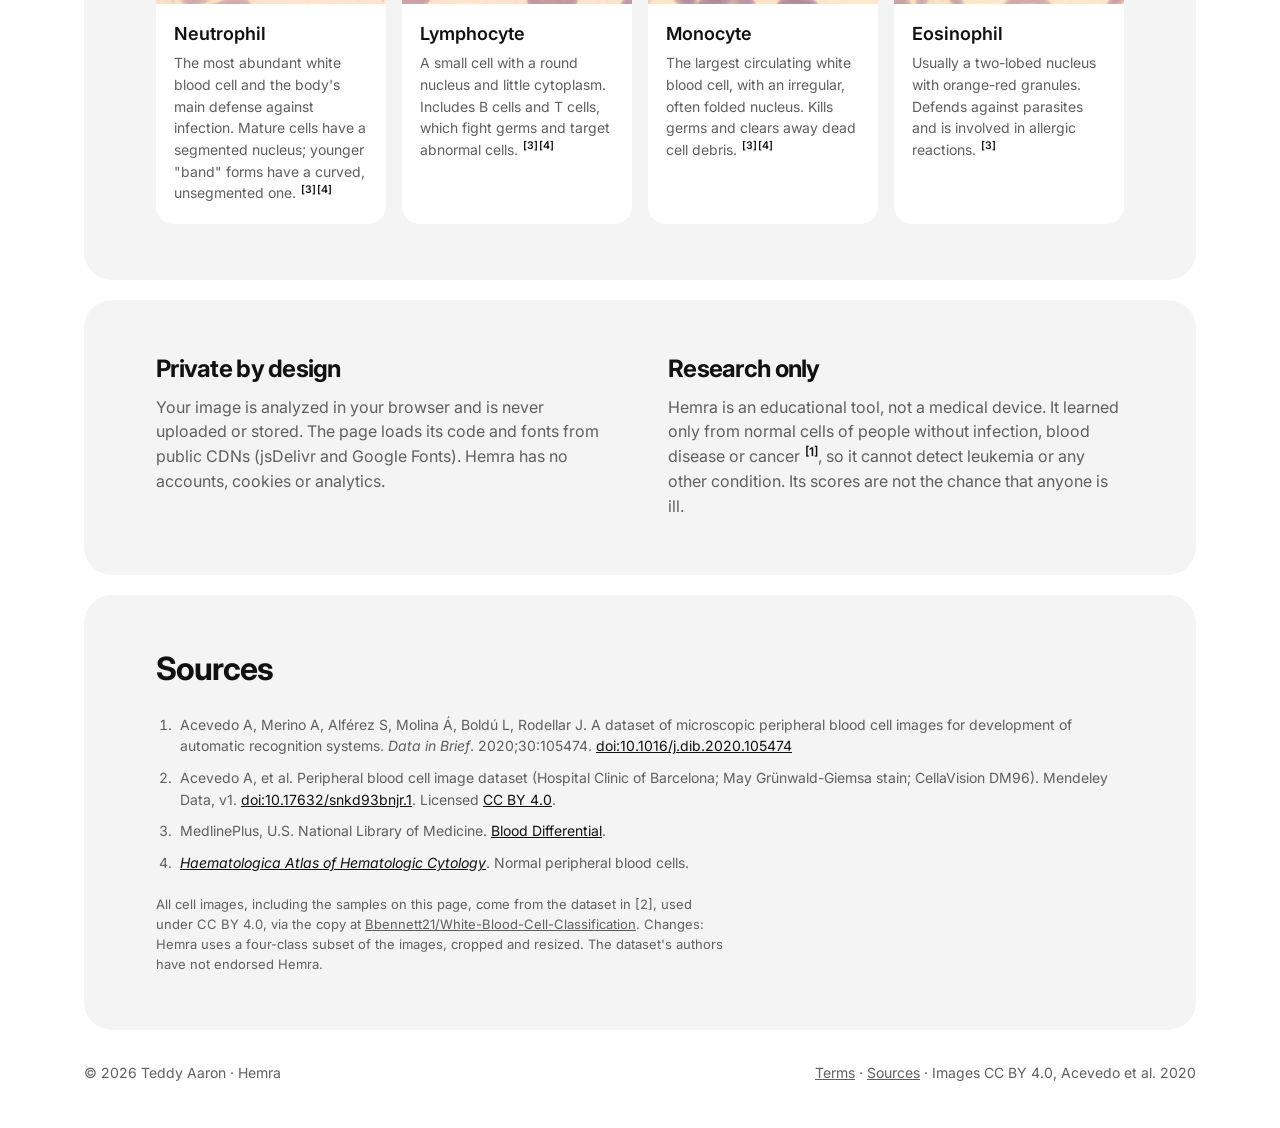
==== commit c72050a2: "Remove repo link" ====
--- a/index.html
+++ b/index.html
@@ -96,7 +96,7 @@
 
 <footer class="wrap foot">
   <span>© 2026 Teddy Aaron · Hemra</span>
-  <span><a href="terms.html">Terms</a> · <a href="https://github.com/codebytaaron/Hemra" target="_blank" rel="noopener">GitHub</a> · <a href="#sources">Sources</a> · Images CC BY 4.0, Acevedo et al. 2020</span>
+  <span><a href="terms.html">Terms</a> · <a href="#sources">Sources</a> · Images CC BY 4.0, Acevedo et al. 2020</span>
 </footer>
 
 <script src="app.js?v=5"></script>
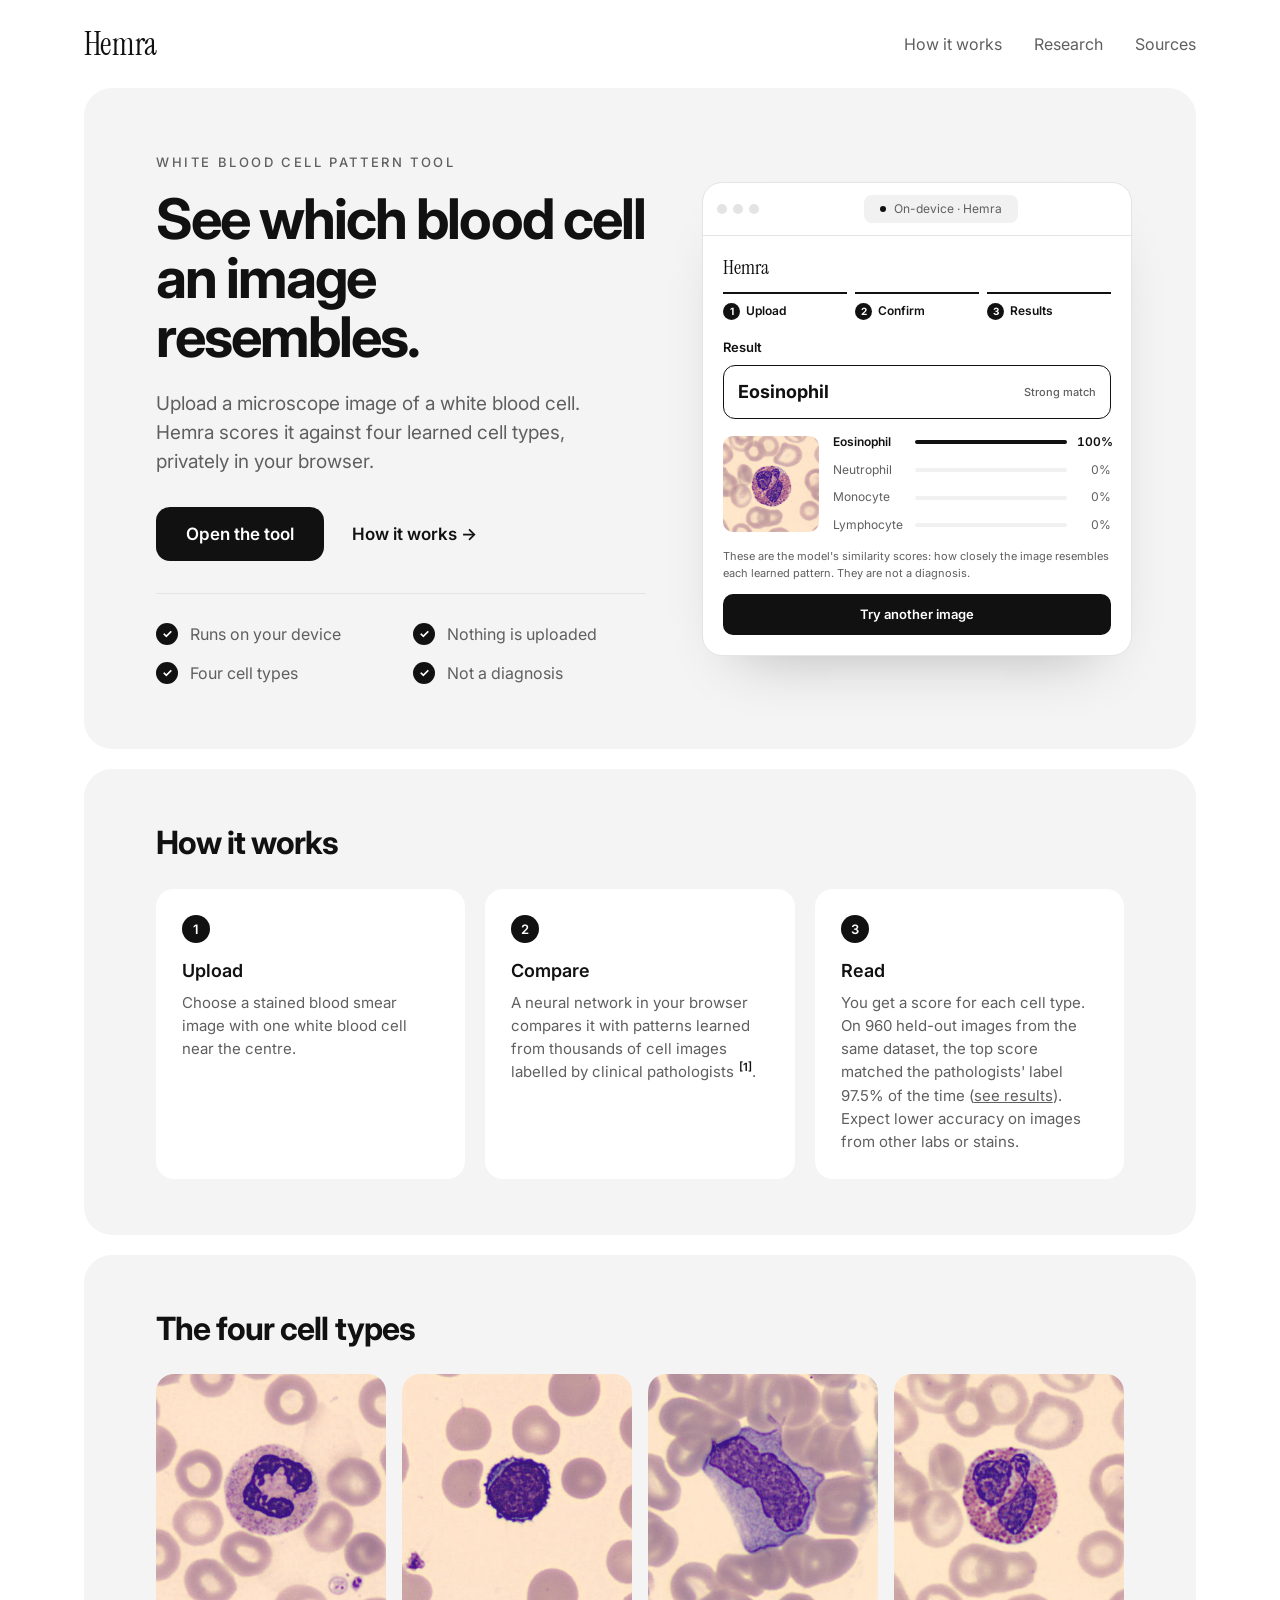
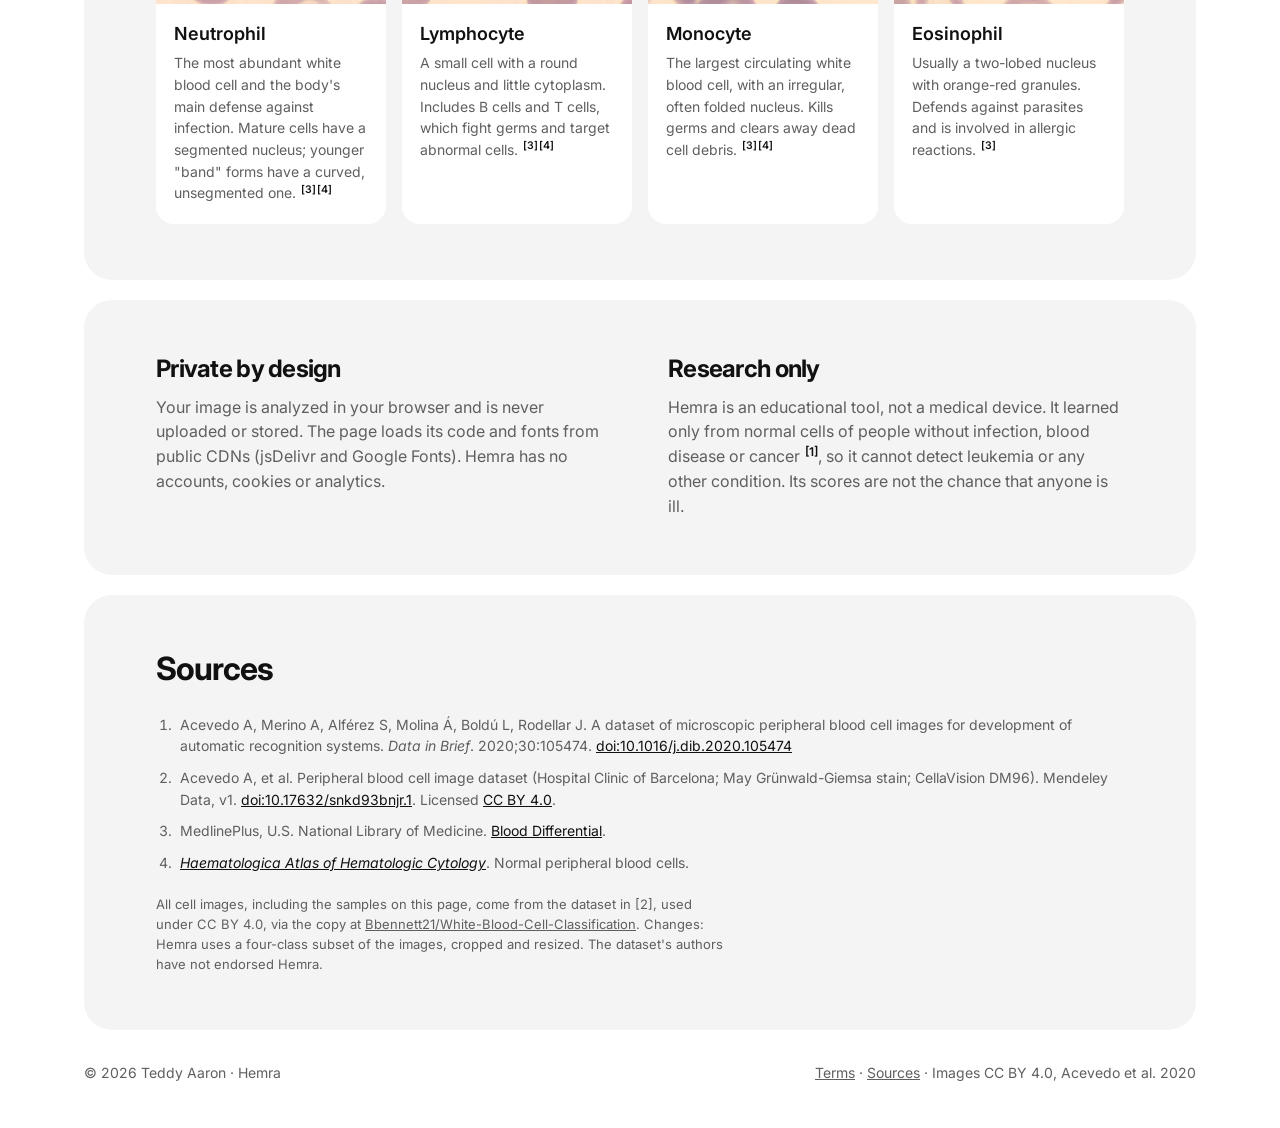
==== commit af378dfb: "Polish tool edge cases, copy button and small-screen layout" ====
--- a/index.html
+++ b/index.html
@@ -8,7 +8,7 @@
 <link rel="icon" href="data:image/svg+xml,<svg xmlns='http://www.w3.org/2000/svg' viewBox='0 0 32 32'><rect width='32' height='32' rx='7' fill='%23111'/><text x='16' y='23' font-family='Georgia' font-size='19' fill='white' text-anchor='middle'>H</text></svg>">
 <link rel="preconnect" href="https://fonts.googleapis.com">
 <link href="https://fonts.googleapis.com/css2?family=Instrument+Serif&family=Inter:wght@400;500;600&display=swap" rel="stylesheet">
-<link rel="stylesheet" href="style.css?v=5">
+<link rel="stylesheet" href="style.css?v=7">
 </head>
 <body>
 
--- a/style.css
+++ b/style.css
@@ -147,7 +147,6 @@
 .try{display:flex;align-items:center;gap:14px;flex-wrap:wrap;margin-top:18px;font-size:14px;color:var(--muted)}
 .sample-row{display:flex;gap:8px;flex-wrap:wrap}
 .sample-row .sample{width:auto;height:auto;display:flex;align-items:center;gap:8px;padding:4px 12px 4px 4px;border-radius:999px;font-size:13px;color:var(--ink)}
-.sample-row .sample img{width:28px;height:28px;border-radius:50%}
 .tips{margin:22px 0 0;padding-left:18px;color:var(--muted);font-size:14px;display:grid;gap:4px}
 .err{color:var(--red);font-size:14px;margin:14px 0 0}
 .confirm{background:var(--card);border-radius:18px;padding:16px;display:grid;place-items:center}
@@ -217,3 +216,19 @@
   table{font-size:14px} th,td{padding:8px}
 }
 td{white-space:nowrap}
+
+/* tool page: sample names with hover preview */
+.sample-row{position:relative;display:flex;gap:8px;flex-wrap:wrap;margin-top:16px}
+.sample-row .sample{width:auto;height:auto;overflow:visible;padding:8px 16px;border-radius:999px;border:1px solid var(--line);font-size:14px;font-weight:500;color:var(--ink);background:var(--surface)}
+.sample-row .sample:hover,.sample-row .sample:focus-visible{border-color:var(--ink);transform:none}
+.tip{position:absolute;left:0;bottom:calc(100% + 10px);z-index:5;width:min(340px,100%);display:flex;gap:14px;align-items:flex-start;padding:12px;background:var(--surface);border:1px solid var(--line);border-radius:14px;box-shadow:0 18px 40px -18px rgba(0,0,0,.35);font-size:13px;line-height:1.45;font-weight:400;color:var(--muted);white-space:normal;text-align:left;opacity:0;visibility:hidden;transform:translateY(4px);transition:opacity .15s,transform .15s,visibility .15s;pointer-events:none}
+.sample-row .tip img{width:84px;height:84px;object-fit:cover;border-radius:10px;flex:none}
+.tip strong{display:block;color:var(--ink);font-size:15px;font-weight:600;margin-bottom:2px}
+.tip em{display:block;font-style:normal;color:var(--ink);font-weight:500;margin-top:6px;font-size:12px}
+.sample:hover .tip,.sample:focus-visible .tip{opacity:1;visibility:visible;transform:none}
+@media (hover:none){.tip{display:none}}
+.sample-row .sample{position:relative}
+.sample-row .tip{width:340px;max-width:calc(100vw - 32px)}
+.sample-row .sample:nth-child(n+3) .tip{left:auto;right:0}
+
+.doc{grid-template-columns:minmax(0,1fr)}
